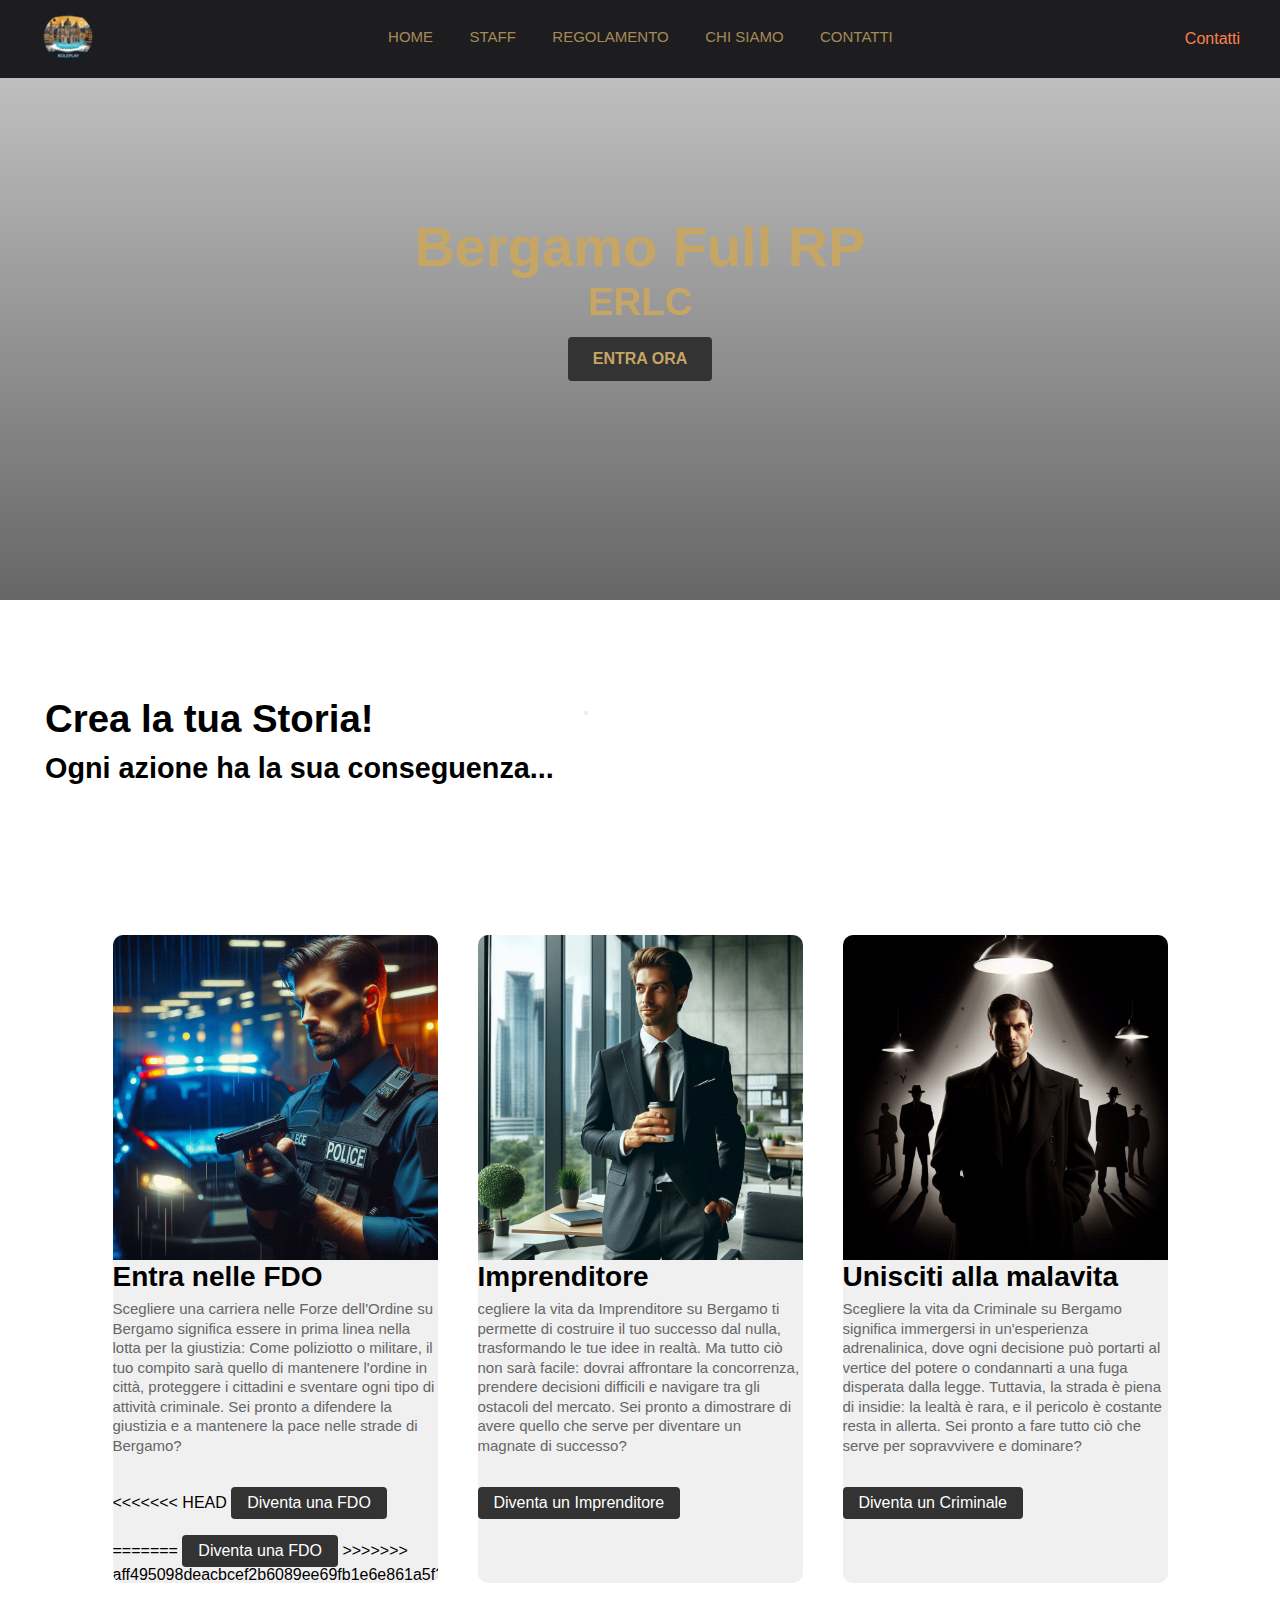
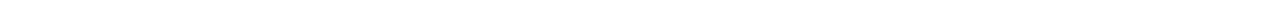
==== index.html @ 219760f0 "v3" ====
<!DOCTYPE html>
<html lang="en">
<head>
  <meta charset="UTF-8">
  <meta name="viewport" content="width=device-width, initial-scale=1.0">
  <meta http-equiv="X-UA-Compatible" content="ie=edge">
  <title>Bergamo Full RP</title>
  <link rel="website icon" type="png" href="image.png">
  <link href="https://fonts.googleapis.com/css2?family=Inter:wght@400;700&display=swap" rel="stylesheet">
  <style>
  /* Reset */ 
  body, html{ font-family: 'Intro', Arial, Helvetica, sans-serif; line-height: 1; font-size: 16px; box-sizing: border-box;margin: 0;padding: 0;}*,*:before,*:after{ box-sizing: border-box; }h1,h2,h3,h4,h5,h6, p, ol, ul{margin: 0 0 1rem 0;padding: 0;}ol,ul{padding-left: 20px;line-height: 1.5;}img{height: auto;}h1{font-size: 4rem;} h2{font-size: 3rem;} h3{font-size: 2rem;} h4{font-size: 1rem;} h5{font-size: 0.8rem;} h6{font-size: 0.6rem;}a{text-decoration:none}
  </style>

<link rel="stylesheet" href="style.css">

</head>
<body>

    <header class="header">
      <div class="header__content">
        <a class="header__logo" href="#">
          <strong><img src="image.png" alt=""></strong>
        </a>
        <ul class="header__menu">
          <li><a href="index.html">HOME</a></li>
          <li><a href="staff.html">STAFF</a></li>
          <li><a href="regolamento.html">REGOLAMENTO</a></li>
          <li><a href="chisiamo.html">CHI SIAMO</a></li>
          <li><a href="contatti.html">CONTATTI</a></li>
        </ul>
        <div class="header__quick">
          <a href="#">Contatti</a>
          <div class="icon-hamburger">
            <span></span>
            <span></span>
          </div>
        </div>
      </div>
    </header>
    <script>
      let item = document.querySelector('.icon-hamburger');
      item.addEventListener("click", function() {
            document.body.classList.toggle('menu-open');
      });
    </script>


<div class="cover" style="background-image:linear-gradient(to bottom, rgba(0,0,0,0.2), rgba(0,0,0,0.6)), url('https://t4.ftcdn.net/jpg/02/21/12/69/360_F_221126996_zqwkhpjW9bwq0AtYgMta7fDPiRmznXld.jpg');">
  <div class="cover__content">
    <h1> Bergamo Full RP</h1>
    <h2> ERLC</h2>
  <a href="https://discord.gg/envQNvqGe3" class="button">ENTRA ORA</a>
  </div>
</div>



<div class="spacer"></div>



<div class="grid">
  <div class="col-0">
    <h2>Crea la tua Storia!</h2>
    <h3>Ogni azione ha la sua conseguenza...</h3>
  </div>
 <div class="col-50">
 <button></button>
 </div>
</div>


   <script> /* js code */ </script>

</body>
</html>



    
<div class="card-container">
  <div class="card">
    <img src="Designer (5).jpeg" alt="">
    <div class="card-content">
      <h3>Entra nelle FDO</h3>
      <p>Scegliere una carriera nelle Forze dell'Ordine su Bergamo significa essere in prima linea nella lotta per la giustizia: Come poliziotto o militare, il tuo compito sarà quello di mantenere l'ordine in città, proteggere i cittadini e sventare ogni tipo di attività criminale. Sei pronto a difendere la giustizia e a mantenere la pace nelle strade di Bergamo?</p>
<<<<<<< HEAD
      <a href="https://discord.gg/3kSHVM8pV6" class="btn">Diventa una FDO</a>
=======
      <a href="https://discord.gg/9FBFSm9YxB" class="btn">Diventa una FDO</a>
>>>>>>> aff495098deacbcef2b6089ee69fb1e6e861a5f2
    </div>  
  </div>
  <div class="card">
    <img src="download.png" alt="">
    <div class="card-content">
      <h3>Imprenditore</h3>
      <p>cegliere la vita da Imprenditore su Bergamo ti permette di costruire il tuo successo dal nulla, trasformando le tue idee in realtà. Ma tutto ciò non sarà facile: dovrai affrontare la concorrenza, prendere decisioni difficili e navigare tra gli ostacoli del mercato. Sei pronto a dimostrare di avere quello che serve per diventare un magnate di successo?</p>
      <a href="https://discord.gg/envQNvqGe3" class="btn">Diventa un Imprenditore</a>
    </div> 
  </div>
  <div class="card">
    <img src="Designer (7).jpeg" alt="">
    <div class="card-content">
      <h3>Unisciti alla malavita</h3>
      <p>Scegliere la vita da Criminale su Bergamo significa immergersi in un'esperienza adrenalinica, dove ogni decisione può portarti al vertice del potere o condannarti a una fuga disperata dalla legge. Tuttavia, la strada è piena di insidie: la lealtà è rara, e il pericolo è costante resta in allerta. Sei pronto a fare tutto ciò che serve per sopravvivere e dominare?
      </p>
      <a href="https://discord.gg/VqyeqxRGDA" class="btn">Diventa un Criminale</a>
    </div>  
    
    
</div>






   </ul>
</div></div>
---- style.css ----
/* ! Reset */
body, html{ font-family: 'Inter', Arial, Helvetica, sans-serif; font-size: 16px; box-sizing: border-box;margin: 0;padding: 0;}*,*:before,*:after{ box-sizing: border-box; }h1,h2,h3,h4,h5,h6, p, ol, ul{margin: 0 0 1rem 0;padding: 0;}ol,ul{list-style-type: none;}img{height: auto;}h1{font-size: 4rem;} h2{font-size: 3rem;} h3{font-size: 2rem;} h4{font-size: 1rem;} h5{font-size: 0.8rem;} h6{font-size: 0.6rem;}a{text-decoration:none}

.spacer{height: 100px;}

/* Menu */

:root { --menu-bg: #1d1d1f; --menu-color: #C6A664; }

.header{ background-color: var(--menu-bg); position: fixed; top:0;  left:0; z-index: 9999; width: 100%; padding: 10px 15px; }
.header__content{max-width: 1200px;width: 100%;margin: 0 auto; display: flex;justify-content: space-between;}

.header__logo,
.header__quick{display: flex; align-items: center;color:var(--menu-color)}

.header__menu{padding: 0;margin: 0;}
.header__menu li{display: inline-block;}
.header__menu li a{color:var(--menu-color); opacity: 0.8;display: block;padding: 16px;font-size: 15px;}

@media (max-width: 768px) {
  .header__menu{   
    position: absolute; top:60px; left:0; background-color: var(--menu-bg); width: 100%; height: 100vh;
    height: 0vh; overflow: hidden;transition: all 1s cubic-bezier(.215, .61, .355, 1);
  }

  .header__menu li{width: 100%;border-bottom: 1px solid #444}
  .menu-open .header__menu{height: 100vh;padding: 3%;}

  .icon-hamburger{height: 50px;width: 40px;margin-left: 20px;padding-top: 5px;}
  .icon-hamburger span{height: 2px; width: 30px;background: var(--menu-color);position: relative;display: block;margin-top: 11px;transition: all 0.2s cubic-bezier(.215, .61, .355, 1);}

  .menu-open .icon-hamburger span:nth-child(1){transform: rotate(45deg) translateY(9px);}
  .menu-open .icon-hamburger span:nth-child(2){transform: rotate(-45deg) translateY(-9px);}

  .header__quick{display: flex; justify-content: flex-end; width: 50%;}

}

/* ! Title System */
h1, .text-1 {font-size: 3.5rem;margin-bottom:0.5rem}
h2, .text-2 {font-size: 2.4rem;margin-bottom:1rem}
h3, .text-3  {font-size: 1.8rem;margin-bottom:1rem}
h4, p, .text-4 {font-size: 1rem;margin-bottom:1rem; line-height: 1.5;}
a{color:  coral}


/* ! Button System */
.button { 
  font-size: 1rem; text-transform: uppercase; background: #333; color:#C6A664;
  text-decoration: none;padding: 14px 25px; display: inline-block;
  border-radius: 4px; font-weight: 700;
}
.button:hover{ background: #444; }





/* ! Cover */
.cover{ 
  text-align: center; padding:10px; margin:0px; min-height:600px; width:100%; 
  display:flex; flex-direction:column; justify-content:center; 
  background-position: center center; background-size:cover;
}
.cover * {color:#C6A664}



/* Card Sistem */
*{
  margin: 0px;
  padding: 0px;
  box-sizing: border-box;
  font-family: sans-serif;
}

body{
  background-color: #fff ;
}
.card-container{
  display: flex;
  justify-content: center;
  flex-wrap: wrap;
  margin-top: 100px;
}
.card{
  width: 325px;
  background-color: #f0f0f0;
  border-radius: 10px;
  overflow: hidden;
  box-shadow: 0px 2px 4px rgba(0, 0, 0, 0. 2);
  margin: 20px;
}
  
.card img{
  width: 100%;
  height: auto;

}

.card-container {
  padding: 16px;
}

.card-container h3 {
  font-size: 28px;
  margin-bottom: 8px;
}

.card-container p{
  color: #666;
  font-size: 15px;
  line-height: 1.3;
}

.card-container .btn{
  display: inline-block;
  padding: 8px 16px;
  background-color: #333;
  text-decoration: none;
  border-radius: 4px;
  margin-top: 16px;
  color: #fff;
}


.button-container .btn{
  display: inline-block;
  padding: 150px 150px;
  background-color: #333;
  text-decoration: none;
  border-radius: 4px;
  margin-top: 16px;
  color: #fff;
}













/* ! Grid System */
.grid { margin: 0 auto; padding: 0 15px; max-width: 1250px; display: flex; flex-flow: row; flex-wrap: wrap;}
.grid--center{justify-content: center;}
.col{ flex: 1;}

[class*='col-'] { position: relative;padding: 0 15px;}
.grid .grid [class*='col-'] {padding: 0px;}

.col-20{ width: 20%; }
.col-25{ width: 25%; }
.col-30{ width: 30%; }
.col-33{ width: 33.33%; }
.col-50{ width: 50%; }
.col-70{ width: 70%; }
.col-80{ width: 80%; }
.col-100{ width: 100%; }

@media (max-width: 991px) {
    .tab-20 { width: 20%; }
    .tab-25 { width: 25%; }
    .tab-33 { width: 33.33%; }
    .tab-50 { width: 50%; }
    .tab-100 { width: 100%; }
}

@media (max-width: 768px) {
    [class*='col-'] { width: 100%;}
    .sma-20 { width: 20%; }
    .sma-25 { width: 25%; }
    .sma-33 { width: 33.33%; }
    .sma-50 { width: 50%; }
    .sma-100 { width: 100%; }
}




/* ! Helpers  */
.mt-0{margin-top: 0 }
.mt-1{margin-top: 10px}
.mt-2{margin-top: 20px}
.mt-3{margin-top: 40px}
.mt-4{margin-top: 100px }

.mb-0{margin-bottom: 0}
.mb-1{margin-bottom: 10px}
.mb-2{margin-bottom: 20px}
.mb-3{margin-bottom: 40px}
.mb-4{margin-bottom: 100px}

.p-0{padding: 0}
.p-1{padding: 10px}
.p-2{padding: 20px}
.p-3{padding: 40px}
.p-4{padding: 100px}

.pt-1{padding-top: 10px;}
.pt-3{padding-top: 20px;}
.pt-3{padding-top: 40px;}
.pt-4{padding-top: 15vh;}

.pb-1{padding-bottom: 10px;}
.pb-2{padding-bottom: 20px;}
.pb-3{padding-bottom: 40px;}
.pb-4{padding-bottom: 15vh;}

.text-center { text-align: center; }
.text-right { text-align: right; }
.text-left { text-align: left; }
.img-res { width: 100%; height: auto; margin-bottom: 20px;vertical-align: middle;}
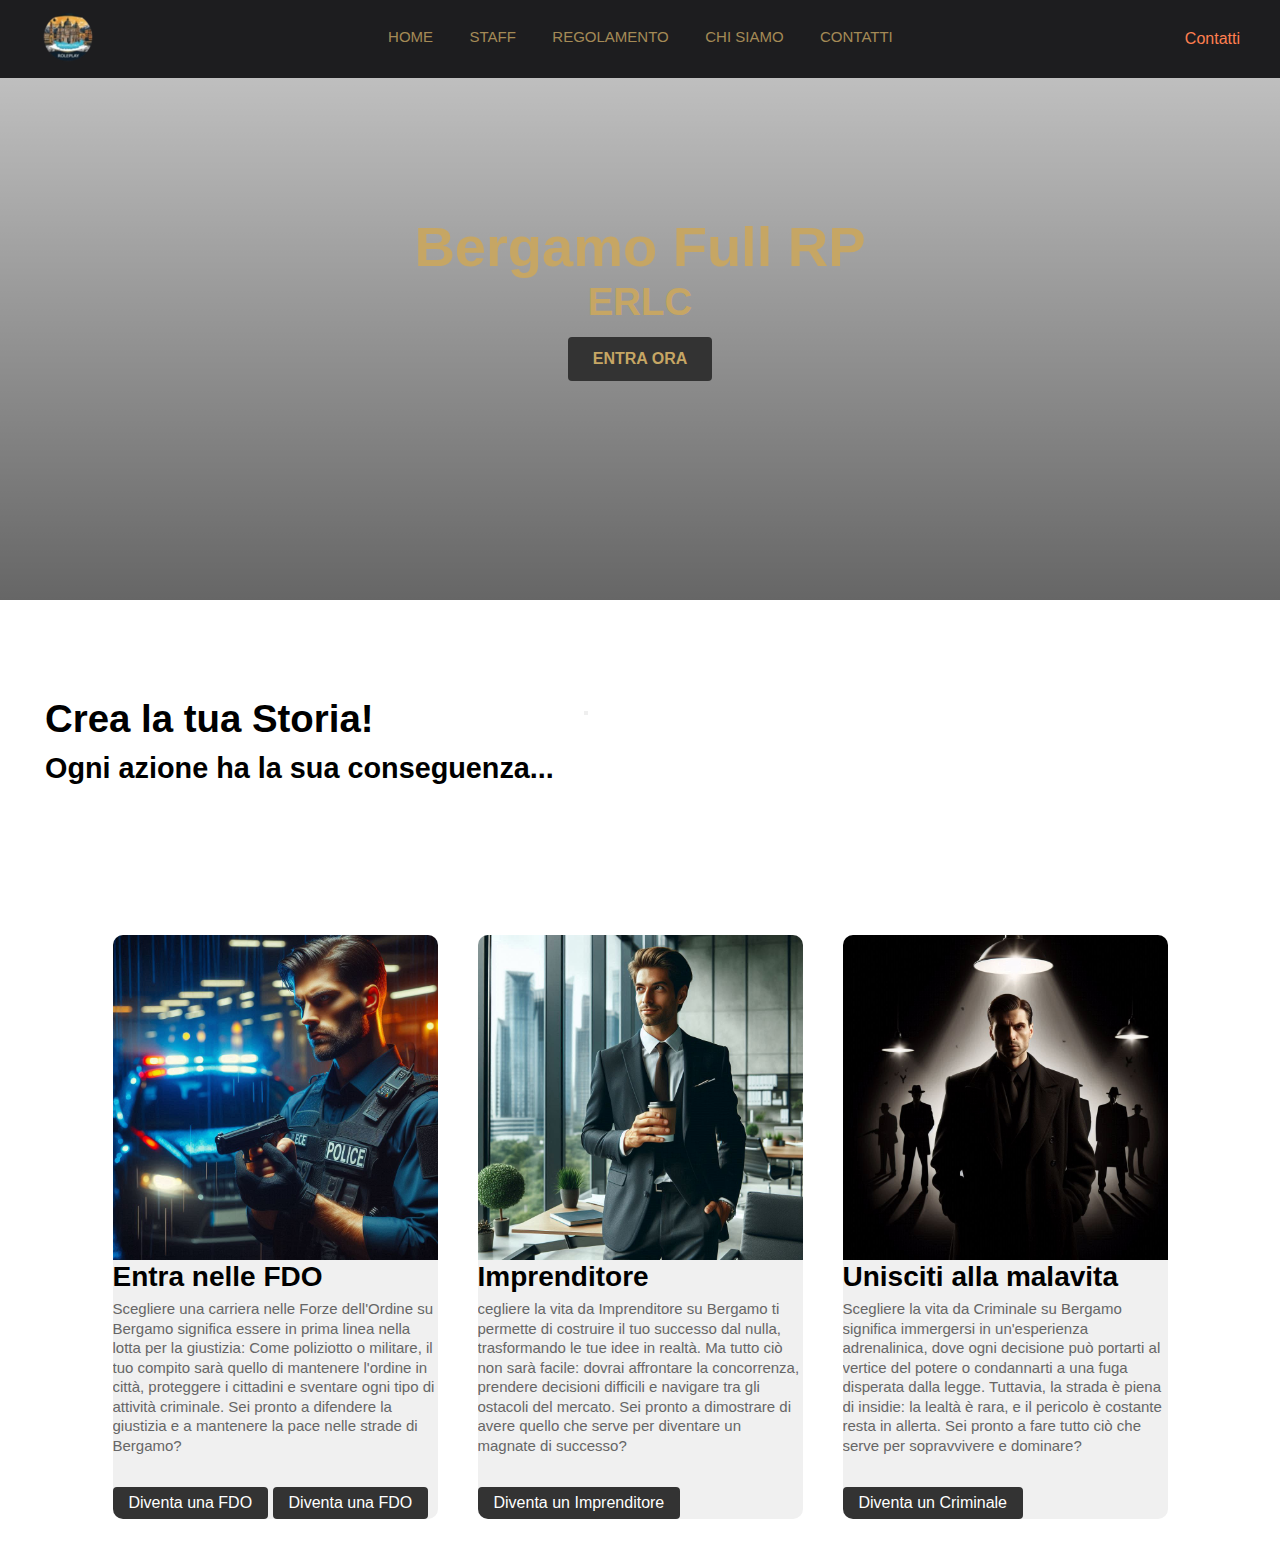
==== commit 80268f72: "Update index.html" ====
--- a/index.html
+++ b/index.html
@@ -85,11 +85,8 @@
     <div class="card-content">
       <h3>Entra nelle FDO</h3>
       <p>Scegliere una carriera nelle Forze dell'Ordine su Bergamo significa essere in prima linea nella lotta per la giustizia: Come poliziotto o militare, il tuo compito sarà quello di mantenere l'ordine in città, proteggere i cittadini e sventare ogni tipo di attività criminale. Sei pronto a difendere la giustizia e a mantenere la pace nelle strade di Bergamo?</p>
-<<<<<<< HEAD
       <a href="https://discord.gg/3kSHVM8pV6" class="btn">Diventa una FDO</a>
-=======
       <a href="https://discord.gg/9FBFSm9YxB" class="btn">Diventa una FDO</a>
->>>>>>> aff495098deacbcef2b6089ee69fb1e6e861a5f2
     </div>  
   </div>
   <div class="card">
@@ -118,4 +115,4 @@
 
 
    </ul>
-</div></div>
+</div>
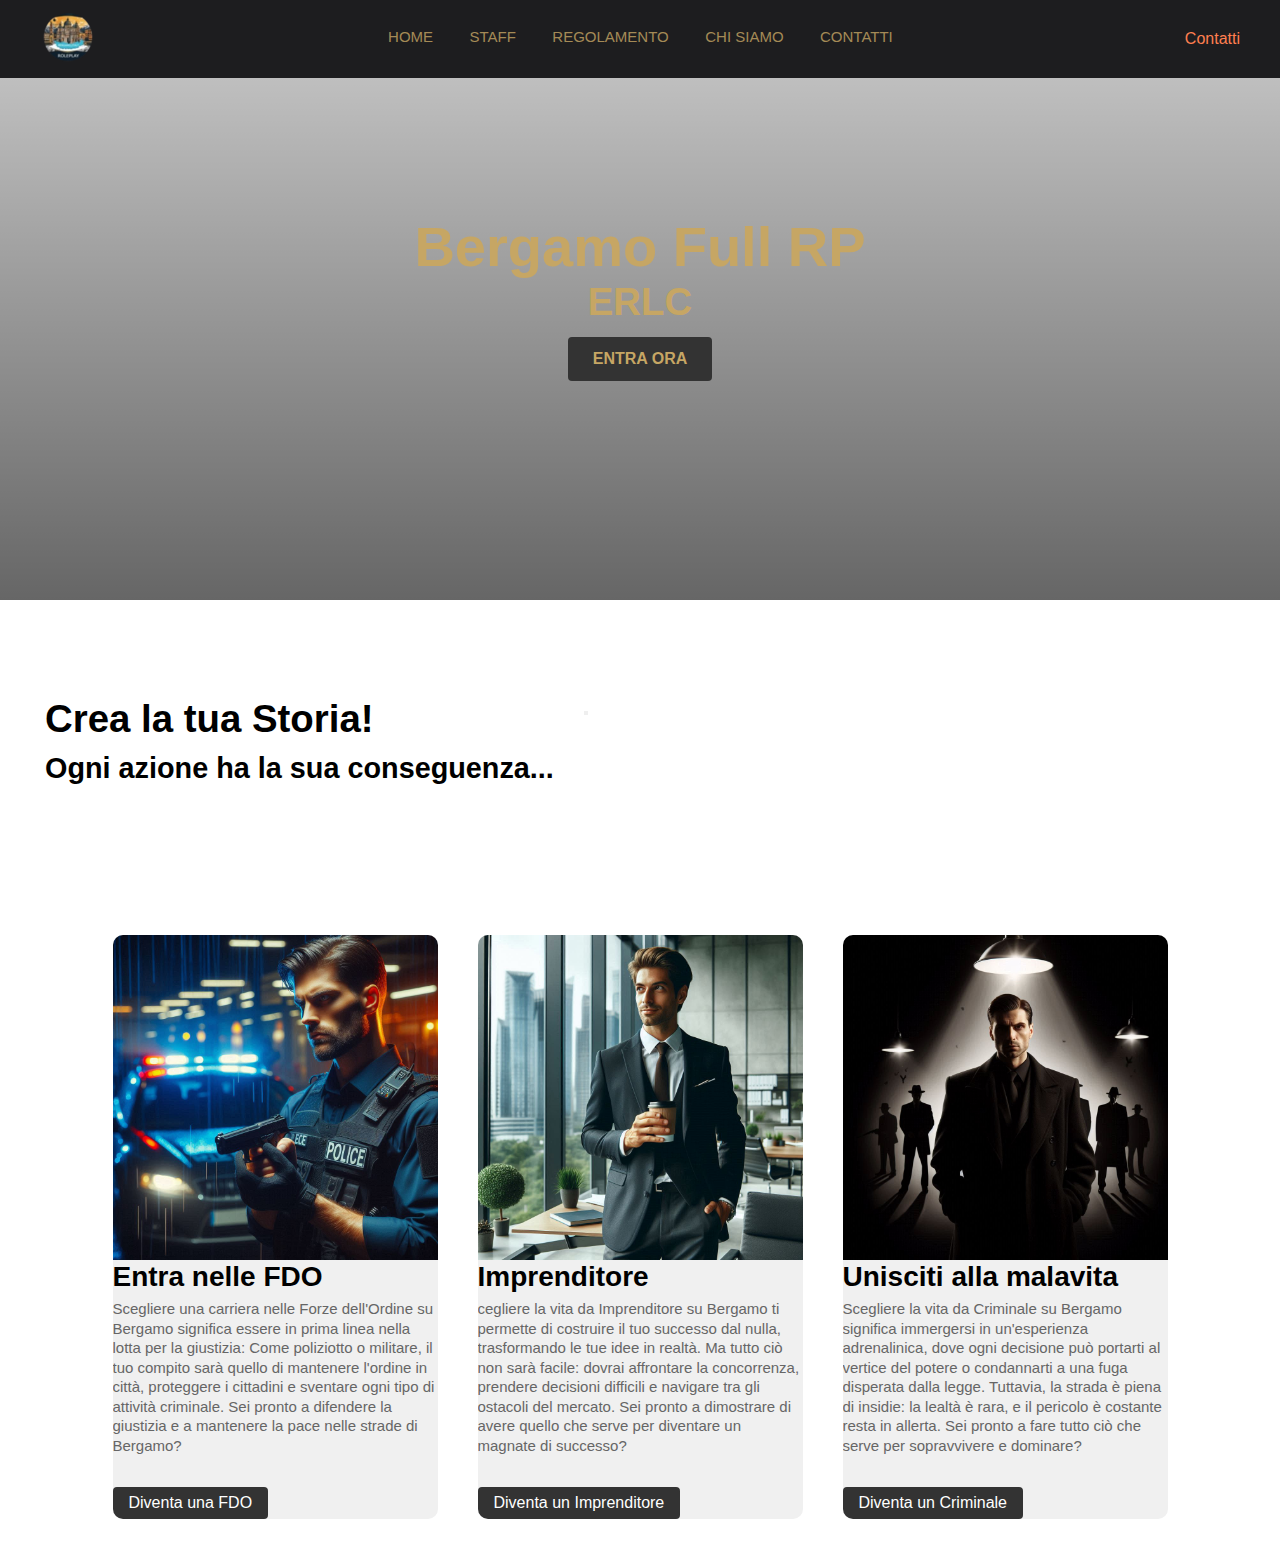
==== commit 6d5741fa: "Update index.html" ====
--- a/index.html
+++ b/index.html
@@ -86,7 +86,6 @@
       <h3>Entra nelle FDO</h3>
       <p>Scegliere una carriera nelle Forze dell'Ordine su Bergamo significa essere in prima linea nella lotta per la giustizia: Come poliziotto o militare, il tuo compito sarà quello di mantenere l'ordine in città, proteggere i cittadini e sventare ogni tipo di attività criminale. Sei pronto a difendere la giustizia e a mantenere la pace nelle strade di Bergamo?</p>
       <a href="https://discord.gg/3kSHVM8pV6" class="btn">Diventa una FDO</a>
-      <a href="https://discord.gg/9FBFSm9YxB" class="btn">Diventa una FDO</a>
     </div>  
   </div>
   <div class="card">
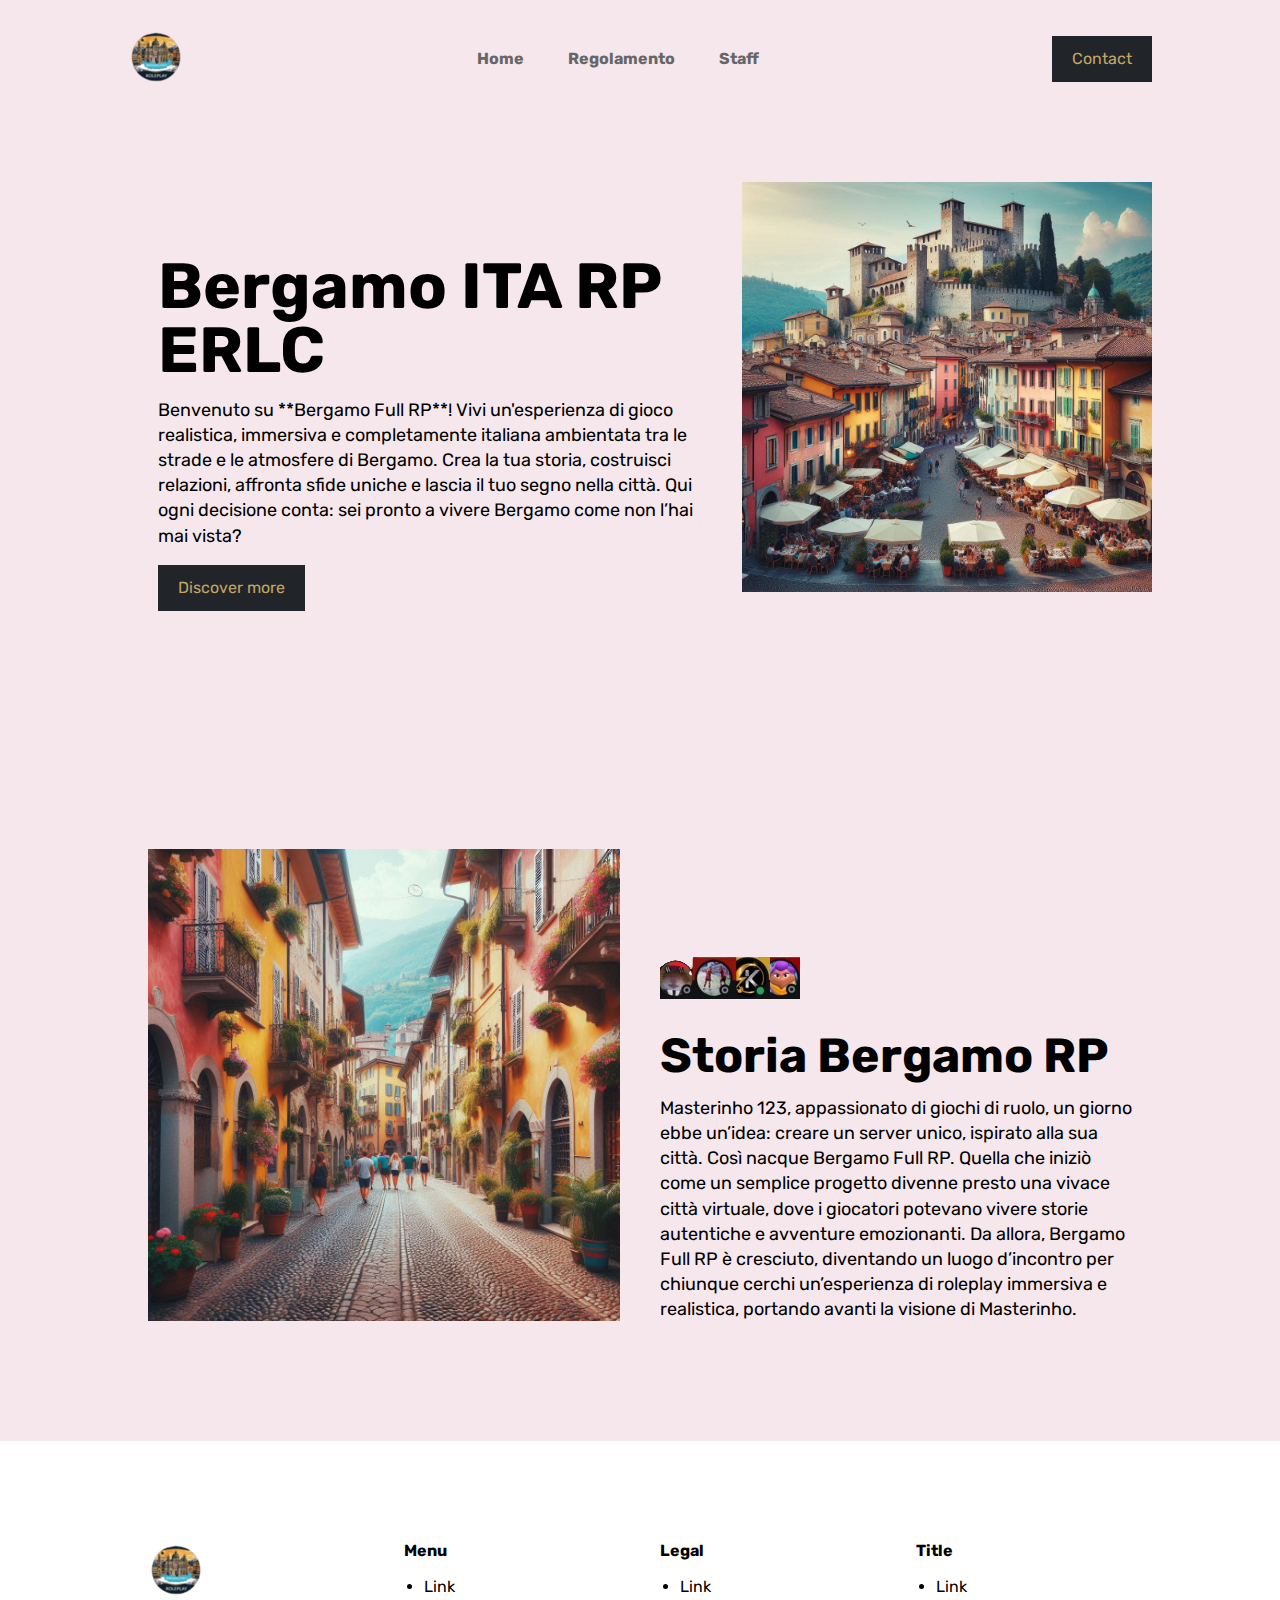
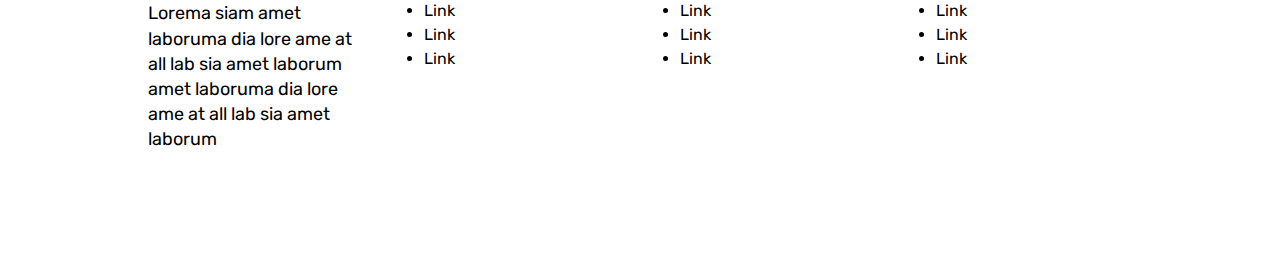
==== commit 1356984d: "Versione definitiva" ====
--- a/index.html
+++ b/index.html
@@ -4,114 +4,135 @@
   <meta charset="UTF-8">
   <meta name="viewport" content="width=device-width, initial-scale=1.0">
   <meta http-equiv="X-UA-Compatible" content="ie=edge">
-  <title>Bergamo Full RP</title>
-  <link rel="website icon" type="png" href="image.png">
-  <link href="https://fonts.googleapis.com/css2?family=Inter:wght@400;700&display=swap" rel="stylesheet">
-  <style>
-  /* Reset */ 
-  body, html{ font-family: 'Intro', Arial, Helvetica, sans-serif; line-height: 1; font-size: 16px; box-sizing: border-box;margin: 0;padding: 0;}*,*:before,*:after{ box-sizing: border-box; }h1,h2,h3,h4,h5,h6, p, ol, ul{margin: 0 0 1rem 0;padding: 0;}ol,ul{padding-left: 20px;line-height: 1.5;}img{height: auto;}h1{font-size: 4rem;} h2{font-size: 3rem;} h3{font-size: 2rem;} h4{font-size: 1rem;} h5{font-size: 0.8rem;} h6{font-size: 0.6rem;}a{text-decoration:none}
-  </style>
 
-<link rel="stylesheet" href="style.css">
+  <title>Home</title>
+  
+  <link href="https://fonts.googleapis.com/css2?family=Rubik:wght@400;700&display=swap" rel="stylesheet">
+
+  <link rel="stylesheet" href="style.css">
 
 </head>
 <body>
 
-    <header class="header">
-      <div class="header__content">
-        <a class="header__logo" href="#">
-          <strong><img src="image.png" alt=""></strong>
-        </a>
-        <ul class="header__menu">
-          <li><a href="index.html">HOME</a></li>
-          <li><a href="staff.html">STAFF</a></li>
-          <li><a href="regolamento.html">REGOLAMENTO</a></li>
-          <li><a href="chisiamo.html">CHI SIAMO</a></li>
-          <li><a href="contatti.html">CONTATTI</a></li>
-        </ul>
-        <div class="header__quick">
-          <a href="#">Contatti</a>
-          <div class="icon-hamburger">
-            <span></span>
-            <span></span>
-          </div>
-        </div>
-      </div>
-    </header>
-    <script>
-      let item = document.querySelector('.icon-hamburger');
-      item.addEventListener("click", function() {
-            document.body.classList.toggle('menu-open');
-      });
-    </script>
+
+  <div class="container">
+
+  <header class="header">
+
+   <a href="index.html"><img src="image.png" alt="Tempro Logo" class="logo"> </a> 
+
+    <nav class="menu">
+      <ul>
+        <li> <a href="index.html"> Home </a></li>
+        <li> <a href="service.html"> Regolamento </a></li>
+        <li> <a href="about.html"> Staff </a></li>
+      </ul>
+    </nav>
+
+    <a href="contact.html" class="button"> Contact</a>
+
+    <div class="hamburger">
+      <span></span>
+      <span></span>
+    </div>
+
+  </header>
+
+  <div class="hero">
+
+    <div class="hero__text">
+      <h1>Bergamo ITA RP ERLC</h1>
+      <p>Benvenuto su **Bergamo Full RP**! Vivi un'esperienza di gioco realistica, immersiva e completamente italiana ambientata tra le strade e le atmosfere di Bergamo. Crea la tua storia, costruisci relazioni, affronta sfide uniche e lascia il tuo segno nella città. Qui ogni decisione conta: sei pronto a vivere Bergamo come non l’hai mai vista?</p>
+      <a href="https://discord.com/invite/envQNvqGe3" class="button">Discover more</a>
+    </div>
+
+    <div class="hero__img">
+      <img src="Designer (10).jpeg" alt="Woman and work" class="img-res">
+    </div>
+
+  </div>
+
+  <div class="grid reverse">
+    <div class="col-50">
+      <img src="Designer (11).jpeg" alt="Woman and work" class="img-res">
+    </div>
+    <div class="col-50">
+      <img src="Progetto_senza_titolo-removebg-preview.png" alt="People" class="pb-2 pt-3">
+      <h2>Storia Bergamo RP</h2>
+      <p>Masterinho 123, appassionato di giochi di ruolo, un giorno ebbe un’idea: creare un server unico, ispirato alla sua città. Così nacque Bergamo Full RP. Quella che iniziò come un semplice progetto divenne presto una vivace città virtuale, dove i giocatori potevano vivere storie autentiche e avventure emozionanti. Da allora, Bergamo Full RP è cresciuto, diventando un luogo d’incontro per chiunque cerchi un’esperienza di roleplay immersiva e realistica, portando avanti la visione di Masterinho.</p>
+    </div>
+  </div>
 
 
-<div class="cover" style="background-image:linear-gradient(to bottom, rgba(0,0,0,0.2), rgba(0,0,0,0.6)), url('https://t4.ftcdn.net/jpg/02/21/12/69/360_F_221126996_zqwkhpjW9bwq0AtYgMta7fDPiRmznXld.jpg');">
-  <div class="cover__content">
-    <h1> Bergamo Full RP</h1>
-    <h2> ERLC</h2>
-  <a href="https://discord.gg/envQNvqGe3" class="button">ENTRA ORA</a>
-  </div>
+  
+
+
+  <footer class="footer">
+    <div class="grid">
+
+      <div class="col-25">
+        <img src="image.png" alt="Tempro Logo" class="logo">
+        <p>Lorema siam amet laboruma dia lore ame at all lab sia amet laborum amet laboruma dia lore ame at all lab sia amet laborum</p>
+      </div>
+
+      <div class="col-25">
+        <h4>Menu</h4>
+        <ul>
+          <li>Link</li>
+          <li>Link</li>
+          <li>Link</li>
+          <li>Link</li>
+        </ul>
+      </div>
+      <div class="col-25">
+        <h4>Legal</h4>
+        <ul>
+          <li>Link</li>
+          <li>Link</li>
+          <li>Link</li>
+          <li>Link</li>
+        </ul>
+      </div>
+      <div class="col-25">
+        <h4>Title</h4>
+        <ul>
+          <li>Link</li>
+          <li>Link</li>
+          <li>Link</li>
+          <li>Link</li>
+        </ul>
+      </div>
+    
+    
+    </div>
+    
+  </footer>
+
+
+   <script> 
+   
+   /* js code */ 
+
+
+   let hamburger = document.querySelector('.hamburger');
+
+   hamburger.addEventListener("click", function() {
+     document.body.classList.toggle('open');
+
+
+  });
+
+  //  item.addEventListener("click", function() {
+  //    item.classList.toggle('toggle-active');
+  //  });
+
+
+  
+  
+  </script>
+
 </div>
 
 
-
-<div class="spacer"></div>
-
-
-
-<div class="grid">
-  <div class="col-0">
-    <h2>Crea la tua Storia!</h2>
-    <h3>Ogni azione ha la sua conseguenza...</h3>
-  </div>
- <div class="col-50">
- <button></button>
- </div>
-</div>
-
-
-   <script> /* js code */ </script>
-
 </body>
-</html>
-
-
-
-    
-<div class="card-container">
-  <div class="card">
-    <img src="Designer (5).jpeg" alt="">
-    <div class="card-content">
-      <h3>Entra nelle FDO</h3>
-      <p>Scegliere una carriera nelle Forze dell'Ordine su Bergamo significa essere in prima linea nella lotta per la giustizia: Come poliziotto o militare, il tuo compito sarà quello di mantenere l'ordine in città, proteggere i cittadini e sventare ogni tipo di attività criminale. Sei pronto a difendere la giustizia e a mantenere la pace nelle strade di Bergamo?</p>
-      <a href="https://discord.gg/3kSHVM8pV6" class="btn">Diventa una FDO</a>
-    </div>  
-  </div>
-  <div class="card">
-    <img src="download.png" alt="">
-    <div class="card-content">
-      <h3>Imprenditore</h3>
-      <p>cegliere la vita da Imprenditore su Bergamo ti permette di costruire il tuo successo dal nulla, trasformando le tue idee in realtà. Ma tutto ciò non sarà facile: dovrai affrontare la concorrenza, prendere decisioni difficili e navigare tra gli ostacoli del mercato. Sei pronto a dimostrare di avere quello che serve per diventare un magnate di successo?</p>
-      <a href="https://discord.gg/envQNvqGe3" class="btn">Diventa un Imprenditore</a>
-    </div> 
-  </div>
-  <div class="card">
-    <img src="Designer (7).jpeg" alt="">
-    <div class="card-content">
-      <h3>Unisciti alla malavita</h3>
-      <p>Scegliere la vita da Criminale su Bergamo significa immergersi in un'esperienza adrenalinica, dove ogni decisione può portarti al vertice del potere o condannarti a una fuga disperata dalla legge. Tuttavia, la strada è piena di insidie: la lealtà è rara, e il pericolo è costante resta in allerta. Sei pronto a fare tutto ciò che serve per sopravvivere e dominare?
-      </p>
-      <a href="https://discord.gg/VqyeqxRGDA" class="btn">Diventa un Criminale</a>
-    </div>  
-    
-    
-</div>
-
-
-
-
-
-
-   </ul>
-</div>
+</html>--- a/style.css
+++ b/style.css
@@ -1,138 +1,122 @@
-/* ! Reset */
-body, html{ font-family: 'Inter', Arial, Helvetica, sans-serif; font-size: 16px; box-sizing: border-box;margin: 0;padding: 0;}*,*:before,*:after{ box-sizing: border-box; }h1,h2,h3,h4,h5,h6, p, ol, ul{margin: 0 0 1rem 0;padding: 0;}ol,ul{list-style-type: none;}img{height: auto;}h1{font-size: 4rem;} h2{font-size: 3rem;} h3{font-size: 2rem;} h4{font-size: 1rem;} h5{font-size: 0.8rem;} h6{font-size: 0.6rem;}a{text-decoration:none}
+/* Reset */ 
+body, html{ font-family: 'Rubik', Arial, Helvetica, sans-serif; line-height: 1; font-size: 16px; box-sizing: border-box;margin: 0;padding: 0;}*,*:before,*:after{ box-sizing: border-box; }h1,h2,h3,h4,h5,h6, p, ol, ul{margin: 0 0 1rem 0;padding: 0;}ol,ul{padding-left: 20px;line-height: 1.5;}img{height: auto;}h1{font-size: 4rem;} h2{font-size: 3rem;} h3{font-size: 2rem;} h4{font-size: 1rem;} h5{font-size: 0.8rem;} h6{font-size: 0.6rem;}a{text-decoration:none}
+  
+body{background: #F5E7EB;}
+.container{overflow: hidden;}
+p{font-size: 18px;line-height: 1.4;}
 
-.spacer{height: 100px;}
+/* button */
+.button{
+    background: #212529;
+    display: inline-block;
+    padding: 15px 20px;
+    color:#C6A664;
+}
 
-/* Menu */
+.button:hover{
+    background: #22C58A;
+}
 
-:root { --menu-bg: #1d1d1f; --menu-color: #C6A664; }
 
-.header{ background-color: var(--menu-bg); position: fixed; top:0;  left:0; z-index: 9999; width: 100%; padding: 10px 15px; }
-.header__content{max-width: 1200px;width: 100%;margin: 0 auto; display: flex;justify-content: space-between;}
+/*header */
+.header{
+    display: flex;
+    justify-content: space-between;
+    align-items: center;
+    padding: 30px 10% 30px 10%;
+}
 
-.header__logo,
-.header__quick{display: flex; align-items: center;color:var(--menu-color)}
+/* .logo{ margin-right: auto; } */
 
-.header__menu{padding: 0;margin: 0;}
-.header__menu li{display: inline-block;}
-.header__menu li a{color:var(--menu-color); opacity: 0.8;display: block;padding: 16px;font-size: 15px;}
+/* menu */
+
+.menu ul{padding: 0;margin: 0;}
+.menu li{display: inline-block;}
+.menu a{padding: 15px 20px;display: block;color:#666666; font-weight: bold;}
+
+.hamburger{display: none;}
 
 @media (max-width: 768px) {
-  .header__menu{   
-    position: absolute; top:60px; left:0; background-color: var(--menu-bg); width: 100%; height: 100vh;
-    height: 0vh; overflow: hidden;transition: all 1s cubic-bezier(.215, .61, .355, 1);
-  }
 
-  .header__menu li{width: 100%;border-bottom: 1px solid #444}
-  .menu-open .header__menu{height: 100vh;padding: 3%;}
-
-  .icon-hamburger{height: 50px;width: 40px;margin-left: 20px;padding-top: 5px;}
-  .icon-hamburger span{height: 2px; width: 30px;background: var(--menu-color);position: relative;display: block;margin-top: 11px;transition: all 0.2s cubic-bezier(.215, .61, .355, 1);}
-
-  .menu-open .icon-hamburger span:nth-child(1){transform: rotate(45deg) translateY(9px);}
-  .menu-open .icon-hamburger span:nth-child(2){transform: rotate(-45deg) translateY(-9px);}
-
-  .header__quick{display: flex; justify-content: flex-end; width: 50%;}
-
-}
-
-/* ! Title System */
-h1, .text-1 {font-size: 3.5rem;margin-bottom:0.5rem}
-h2, .text-2 {font-size: 2.4rem;margin-bottom:1rem}
-h3, .text-3  {font-size: 1.8rem;margin-bottom:1rem}
-h4, p, .text-4 {font-size: 1rem;margin-bottom:1rem; line-height: 1.5;}
-a{color:  coral}
+    .header{padding-left: 20px;padding-right: 60px; position: relative;background: #fff;}
+    .menu{background: #fff;position: absolute; top:108px; right:-100%;width: 100%; height: calc(100vh - 80px) ; transition: all 0.5s cubic-bezier(.215, .61, .355, 1);}
+    .menu li{width: 100%;}
 
 
-/* ! Button System */
-.button { 
-  font-size: 1rem; text-transform: uppercase; background: #333; color:#C6A664;
-  text-decoration: none;padding: 14px 25px; display: inline-block;
-  border-radius: 4px; font-weight: 700;
+    .open .menu{ right: 0}
+
+    .hamburger{display: block;height: 25px; width: 30px;position: absolute;top:40px; right:15px;cursor:pointer}
+
+    .hamburger span{
+        display: block;
+        top:8px;
+        position: absolute;
+        width: 30px;
+        height: 3px;
+        background-color: #000;
+    }
+
+    .hamburger span:nth-child(1){margin-top: 6px;}
+    .hamburger span:nth-child(2){margin-top: -6px;}
+
+
+  
 }
-.button:hover{ background: #444; }
 
 
 
 
+/* hero */
+.hero{
+    display: flex;
+    padding: 5% 10%;
+}
 
-/* ! Cover */
-.cover{ 
-  text-align: center; padding:10px; margin:0px; min-height:600px; width:100%; 
-  display:flex; flex-direction:column; justify-content:center; 
-  background-position: center center; background-size:cover;
+.hero__text{width: 60%;padding:7% 30px;}
+.hero__img{width: 40%;}
+
+
+@media (max-width: 768px) {
+
+    .hero{flex-wrap: wrap;}
+    .hero__text,
+    .hero__img{width: 100%; margin-bottom: 40px;}
+
 }
-.cover * {color:#C6A664}
 
 
 
-/* Card Sistem */
-*{
-  margin: 0px;
-  padding: 0px;
-  box-sizing: border-box;
-  font-family: sans-serif;
+/* Cover */
+.cover{
+    height: 60vh;
+    width: 100%;
+    display: flex;
+    justify-content: center;
+    align-items: center;
+    background: linear-gradient(0deg, rgba(7,69,47,0.8) 0%, rgba(7,69,47,0.8) 100%), url(DALL·E\ 2024-10-26\ 20.56.25\ -\ A\ vibrant\ and\ engaging\ banner\ for\ a\ Role-Playing\ server\ set\ in\ Bergamo\,\ Italy.\ The\ design\ features\ iconic\ landmarks\ of\ Bergamo\,\ such\ as\ the\ Città\ Alta.webp) no-repeat center center;
+    background-size: cover;
 }
 
-body{
-  background-color: #fff ;
-}
-.card-container{
-  display: flex;
-  justify-content: center;
-  flex-wrap: wrap;
-  margin-top: 100px;
-}
-.card{
-  width: 325px;
-  background-color: #f0f0f0;
-  border-radius: 10px;
-  overflow: hidden;
-  box-shadow: 0px 2px 4px rgba(0, 0, 0, 0. 2);
-  margin: 20px;
-}
-  
-.card img{
-  width: 100%;
-  height: auto;
-
-}
-
-.card-container {
-  padding: 16px;
-}
-
-.card-container h3 {
-  font-size: 28px;
-  margin-bottom: 8px;
-}
-
-.card-container p{
-  color: #666;
-  font-size: 15px;
-  line-height: 1.3;
-}
-
-.card-container .btn{
-  display: inline-block;
-  padding: 8px 16px;
-  background-color: #333;
-  text-decoration: none;
-  border-radius: 4px;
-  margin-top: 16px;
-  color: #fff;
+.cover__text{
+    text-align: center;
+    max-width: 1000px;
+    padding: 10%;
+    color:#fff;
 }
 
 
-.button-container .btn{
-  display: inline-block;
-  padding: 150px 150px;
-  background-color: #333;
-  text-decoration: none;
-  border-radius: 4px;
-  margin-top: 16px;
-  color: #fff;
+/* Card */
+.card{
+    display: block;
+    width: 100%;position: relative;
 }
+
+.card__text{position: absolute;bottom:20px; left:20px; background: #FF235D;padding: 15px;color:#fff}
+
+
+/* footer */
+
+.footer{background: #fff;}
 
 
 
@@ -140,79 +124,44 @@
 
 
 
+/* utilities */
+.img-res{height: auto;width: 100%;}
+.text-center{text-align: center;}
+
+.color-1{color:#FF235D}
+.color-2{color:#22C58A}
+
+.pt-1{padding-top: 10px;}
+.pt-2{padding-top: 30px;}
+.pt-3{padding-top: 60px;}
+
+.pb-1{padding-bottom: 10px;}
+.pb-2{padding-bottom: 30px;}
+.pb-3{padding-bottom: 60px;}
 
 
+.grid{ display: flex; padding: 0 10%; flex-wrap: wrap;}
+
+.col-25{width: 25%; padding: 10% 20px;}
+.col-50{width: 50%; padding: 10% 20px;}
+.col-40{width: 40%; padding: 10% 20px;}
+.col-60{width: 60%; padding: 10% 20px;}
+.col-33{width: 33.33%;padding: 10% 40px;}
+.col-100{width: 100%;padding: 10% 20px;}
+
+@media (max-width: 768px) {
+    .col-25,
+    .col-50,
+    .col-40,
+    .col-60,
+    .col-33,
+    .col-100{width: 100%;}
 
 
-
-
-/* ! Grid System */
-.grid { margin: 0 auto; padding: 0 15px; max-width: 1250px; display: flex; flex-flow: row; flex-wrap: wrap;}
-.grid--center{justify-content: center;}
-.col{ flex: 1;}
-
-[class*='col-'] { position: relative;padding: 0 15px;}
-.grid .grid [class*='col-'] {padding: 0px;}
-
-.col-20{ width: 20%; }
-.col-25{ width: 25%; }
-.col-30{ width: 30%; }
-.col-33{ width: 33.33%; }
-.col-50{ width: 50%; }
-.col-70{ width: 70%; }
-.col-80{ width: 80%; }
-.col-100{ width: 100%; }
-
-@media (max-width: 991px) {
-    .tab-20 { width: 20%; }
-    .tab-25 { width: 25%; }
-    .tab-33 { width: 33.33%; }
-    .tab-50 { width: 50%; }
-    .tab-100 { width: 100%; }
-}
-
-@media (max-width: 768px) {
-    [class*='col-'] { width: 100%;}
-    .sma-20 { width: 20%; }
-    .sma-25 { width: 25%; }
-    .sma-33 { width: 33.33%; }
-    .sma-50 { width: 50%; }
-    .sma-100 { width: 100%; }
+    .reverse{flex-direction: column-reverse;}
+  
 }
 
 
 
 
-/* ! Helpers  */
-.mt-0{margin-top: 0 }
-.mt-1{margin-top: 10px}
-.mt-2{margin-top: 20px}
-.mt-3{margin-top: 40px}
-.mt-4{margin-top: 100px }
-
-.mb-0{margin-bottom: 0}
-.mb-1{margin-bottom: 10px}
-.mb-2{margin-bottom: 20px}
-.mb-3{margin-bottom: 40px}
-.mb-4{margin-bottom: 100px}
-
-.p-0{padding: 0}
-.p-1{padding: 10px}
-.p-2{padding: 20px}
-.p-3{padding: 40px}
-.p-4{padding: 100px}
-
-.pt-1{padding-top: 10px;}
-.pt-3{padding-top: 20px;}
-.pt-3{padding-top: 40px;}
-.pt-4{padding-top: 15vh;}
-
-.pb-1{padding-bottom: 10px;}
-.pb-2{padding-bottom: 20px;}
-.pb-3{padding-bottom: 40px;}
-.pb-4{padding-bottom: 15vh;}
-
-.text-center { text-align: center; }
-.text-right { text-align: right; }
-.text-left { text-align: left; }
-.img-res { width: 100%; height: auto; margin-bottom: 20px;vertical-align: middle;}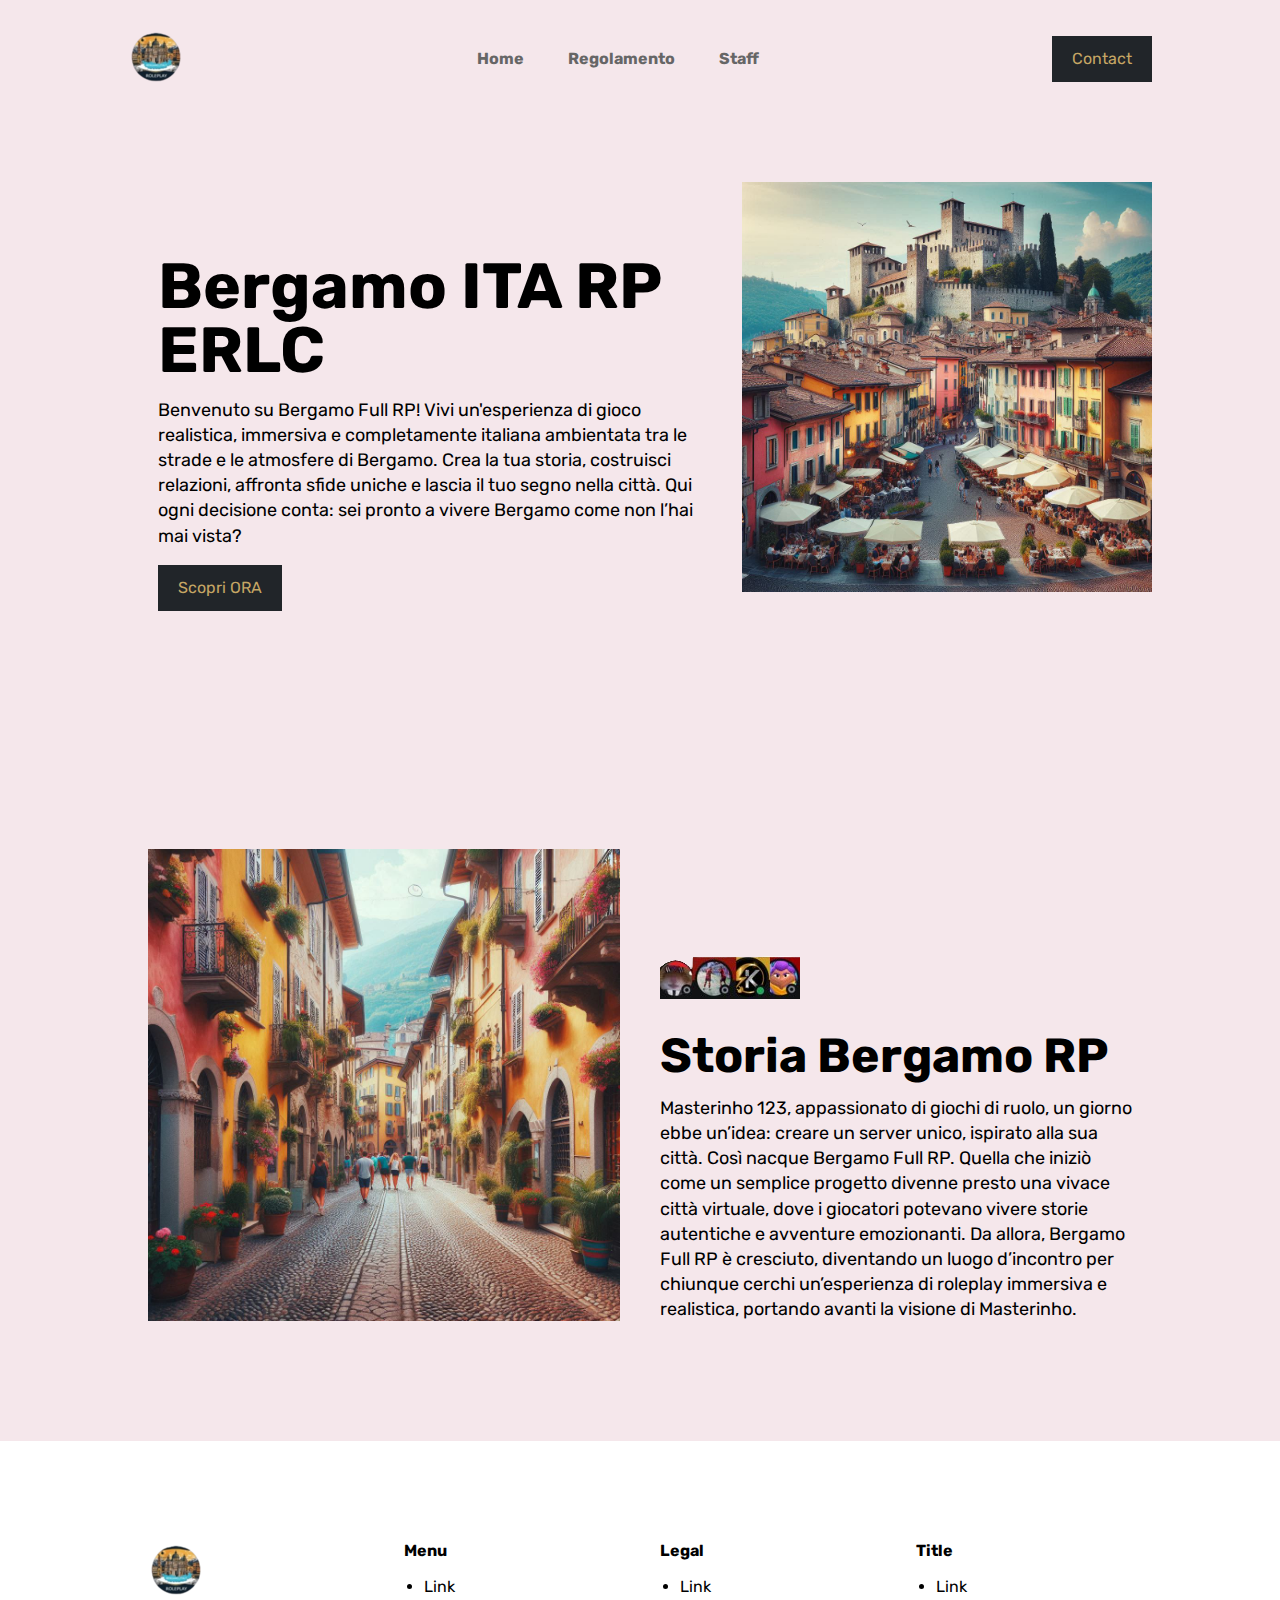
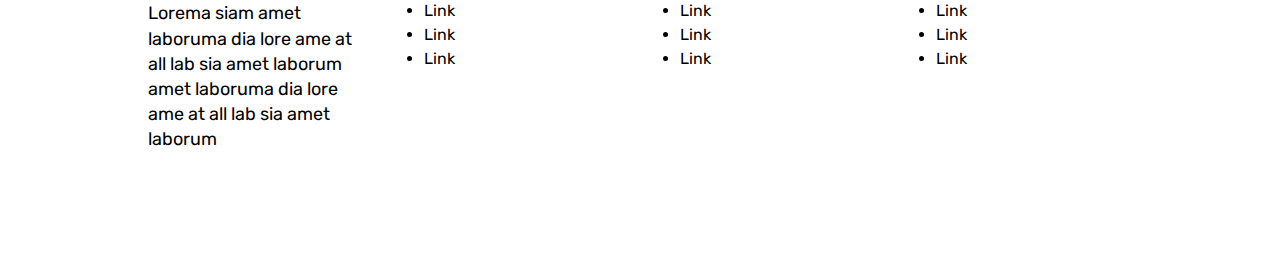
==== commit 4616dadc: "Update index.html" ====
--- a/index.html
+++ b/index.html
@@ -42,8 +42,8 @@
 
     <div class="hero__text">
       <h1>Bergamo ITA RP ERLC</h1>
-      <p>Benvenuto su **Bergamo Full RP**! Vivi un'esperienza di gioco realistica, immersiva e completamente italiana ambientata tra le strade e le atmosfere di Bergamo. Crea la tua storia, costruisci relazioni, affronta sfide uniche e lascia il tuo segno nella città. Qui ogni decisione conta: sei pronto a vivere Bergamo come non l’hai mai vista?</p>
-      <a href="https://discord.com/invite/envQNvqGe3" class="button">Discover more</a>
+      <p>Benvenuto su Bergamo Full RP! Vivi un'esperienza di gioco realistica, immersiva e completamente italiana ambientata tra le strade e le atmosfere di Bergamo. Crea la tua storia, costruisci relazioni, affronta sfide uniche e lascia il tuo segno nella città. Qui ogni decisione conta: sei pronto a vivere Bergamo come non l’hai mai vista?</p>
+      <a href="https://discord.com/invite/envQNvqGe3" class="button">Scopri ORA</a>
     </div>
 
     <div class="hero__img">
@@ -135,4 +135,4 @@
 
 
 </body>
-</html>+</html>
